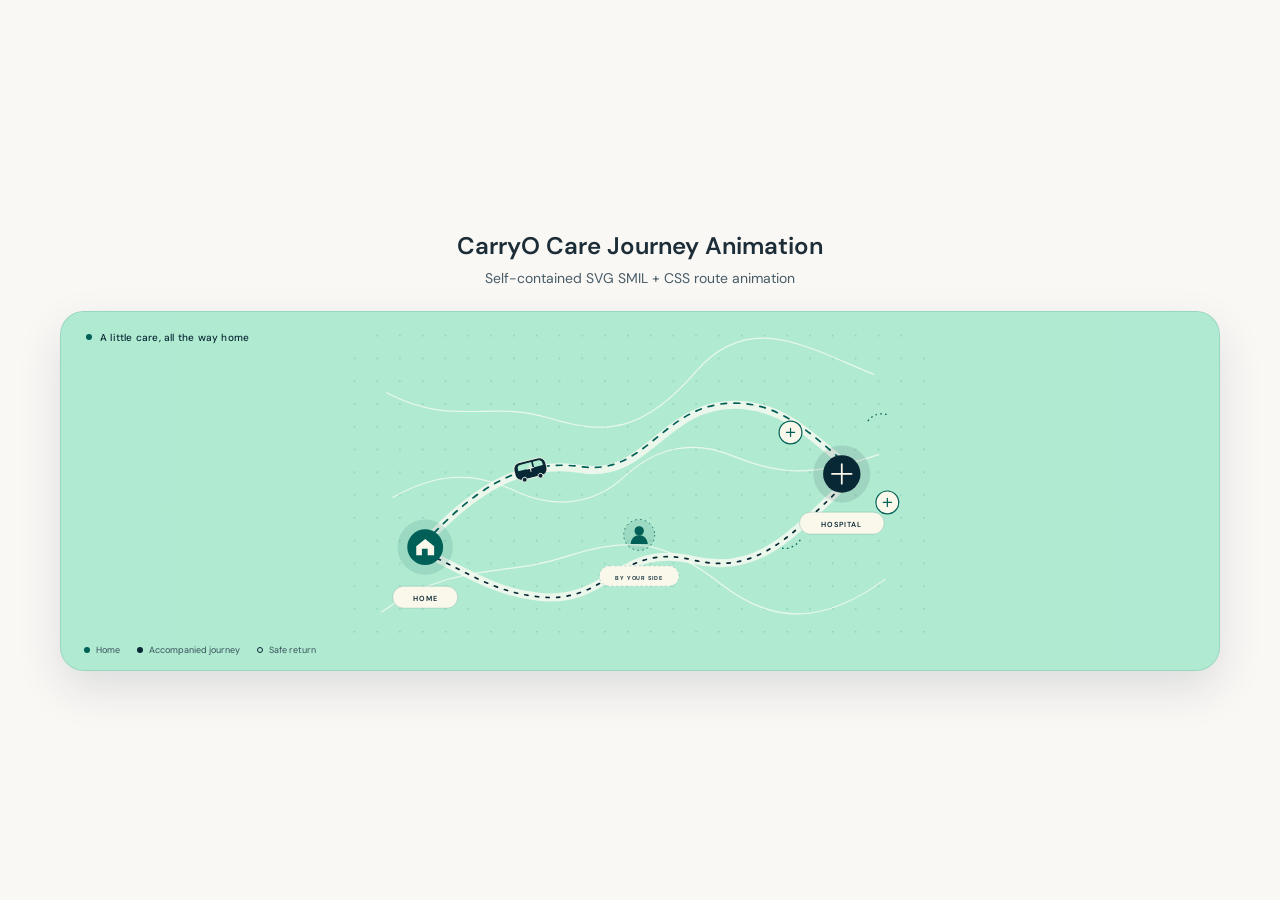
==== carryo-journey-animation/CarryOJourneyAnimation.html @ 0195aed3 "Reposition journey animation to Our Services section and compact service cards" ====
<!DOCTYPE html>
<html lang="en">
<head>
  <meta charset="UTF-8">
  <meta name="viewport" content="width=device-width, initial-scale=1.0">
  <title>CarryO Care — Journey Animation Preview</title>
  
  <!-- Optional Google Font (DM Sans). The animation falls back to system sans-serif if omitted. -->
  <link rel="preconnect" href="https://fonts.googleapis.com">
  <link rel="preconnect" href="https://fonts.gstatic.com" crossorigin>
  <link href="https://fonts.googleapis.com/css2?family=DM+Sans:wght@400;500;600;700&display=swap" rel="stylesheet">

  <!-- Journey Animation Stylesheet -->
  <link rel="stylesheet" href="./carryo-journey-animation.css">

  <style>
    /* Demo preview shell (not part of the animation itself) */
    body {
      margin: 0;
      padding: 40px 20px;
      background: #faf8f5;
      color: #1c2d37;
      font-family: "DM Sans", -apple-system, BlinkMacSystemFont, "Segoe UI", Roboto, sans-serif;
      display: flex;
      flex-direction: column;
      align-items: center;
      justify-content: center;
      min-height: 100vh;
      box-sizing: border-box;
    }

    .preview-container {
      width: 100%;
      max-width: 1160px;
    }

    .preview-header {
      margin-bottom: 24px;
      text-align: center;
    }

    .preview-title {
      font-size: 24px;
      font-weight: 600;
      margin: 0 0 8px 0;
      color: #1c2d37;
    }

    .preview-subtitle {
      font-size: 14px;
      color: #475b66;
      margin: 0;
    }
  </style>
</head>
<body>

  <div class="preview-container">
    <div class="preview-header">
      <h1 class="preview-title">CarryO Care Journey Animation</h1>
      <p class="preview-subtitle">Self-contained SVG SMIL + CSS route animation</p>
    </div>

    <!-- ================================================================= -->
    <!-- START: CarryO Care Journey Animation (Copy from here into your HTML) -->
    <!-- ================================================================= -->
    <div
      class="map-scene"
      role="img"
      aria-label="Illustrated journey: a CarryO Care vehicle travels from home to hospital, where a companion waits, and returns home with you."
    >
      <div class="map-caption">
        <span class="map-caption-dot"></span> A little care, all the way home
      </div>

      <svg
        class="journey-map"
        viewBox="0 0 760 440"
        fill="none"
        aria-hidden="true"
        xmlns="http://www.w3.org/2000/svg"
      >
        <defs>
          <pattern
            id="map-dots"
            width="28"
            height="28"
            patternUnits="userSpaceOnUse"
          >
            <circle cx="1" cy="1" r="1" class="map-dot" />
          </pattern>
          <path
            id="outward-path"
            d="M116 283C178 216 234 180 307 190C390 202 407 112 496 112C551 112 586 146 628 182"
          />
          <path
            id="return-path"
            d="M628 215C563 278 522 323 446 305C353 282 343 360 255 350C198 344 162 316 116 296"
          />
        </defs>

        <!-- Map Background Pattern -->
        <rect
          x="24"
          y="24"
          width="712"
          height="392"
          rx="22"
          fill="url(#map-dots)"
        />

        <!-- Topographic Contour Lines -->
        <path
          d="M68 99C149 142 196 108 267 130S384 148 449 73s136-30 219 4M62 369c87-63 148-42 229-69s124-16 188 34 126 51 203-6M76 228c67-38 112-26 153-7s91 19 131-18 84-47 137-25 94 25 177-3"
          class="contour-line"
        />

        <!-- Route Soft Underlays -->
        <path
          d="M114 285C176 218 236 181 307 193c81 14 101-79 189-79 55 0 91 34 131 69"
          class="route-underlay"
        />
        <path
          d="M628 215c-65 63-106 108-182 90-93-23-103 55-191 45-57-6-93-34-139-54"
          class="route-underlay"
        />

        <!-- Animated Dashed Route Strokes -->
        <use href="#outward-path" class="route-stroke route-outward" />
        <use href="#return-path" class="route-stroke route-return" />

        <!-- HOME Marker -->
        <g class="map-home">
          <circle cx="116" cy="289" r="34" class="home-halo" />
          <circle cx="116" cy="289" r="22" class="home-marker" />
          <path
            d="m105 288 11-9 11 9v11h-8v-8h-7v8h-7v-11Z"
            class="home-icon"
          />
          <rect
            x="76"
            y="337"
            width="80"
            height="27"
            rx="13.5"
            class="map-label-bg"
          />
          <text x="116" y="355" text-anchor="middle" class="map-label">
            HOME
          </text>
        </g>

        <!-- HOSPITAL Marker -->
        <g class="map-hospital">
          <circle cx="628" cy="199" r="35" class="hospital-halo" />
          <circle cx="628" cy="199" r="23" class="hospital-marker" />
          <path d="M628 187v24m-12-12h24" class="hospital-icon" />
          <rect
            x="576"
            y="246"
            width="104"
            height="27"
            rx="13.5"
            class="map-label-bg"
          />
          <text x="628" y="264" text-anchor="middle" class="map-label">
            HOSPITAL
          </text>
        </g>

        <!-- Arrival Care Badges & Sparkles -->
        <g class="arrival-care">
          <circle cx="565" cy="148" r="14" class="care-circle" />
          <path d="M560 148h10m-5-5v10" class="care-plus" />
          <circle
            cx="684"
            cy="234"
            r="14"
            class="care-circle care-circle-two"
          />
          <path d="M679 234h10m-5-5v10" class="care-plus" />
          <path d="M660 134c7-9 16-10 24-8" class="care-spark" />
          <path d="M577 280c-6 9-16 12-24 10" class="care-spark" />
        </g>

        <!-- Moving Vehicle with Bidirectional Journey & Upright Orientation -->
        <g class="moving-vehicle" aria-hidden="true">
          <animateMotion
            dur="12s"
            repeatCount="indefinite"
            rotate="auto"
            keyPoints="0;0.485;0.485;0.515;0.515;1"
            keyTimes="0;0.44;0.48;0.52;0.56;1"
            calcMode="linear"
            path="M116 283C178 216 234 180 307 190C390 202 407 112 496 112C551 112 586 146 628 182 C636 191 636 206 628 215 C563 278 522 323 446 305C353 282 343 360 255 350C198 344 162 316 116 296"
          />
          <g class="vehicle-flip">
            <animateTransform
              attributeName="transform"
              type="scale"
              calcMode="discrete"
              values="1 1; 1 1; 1 -1; 1 -1"
              keyTimes="0;0.49;0.51;1"
              dur="12s"
              repeatCount="indefinite"
            />
            <rect
              x="-20"
              y="-11"
              width="40"
              height="22"
              rx="8"
              class="vehicle-body"
            />
            <path
              d="M-9-8h12v7h-18v-3a4 4 0 0 1 4-4ZM5-8h7a4 4 0 0 1 4 4v3H5v-7Z"
              class="vehicle-windows"
            />
            <circle cx="-10" cy="11" r="3" class="vehicle-wheel" />
            <circle cx="10" cy="11" r="3" class="vehicle-wheel" />
            <path d="M0-5v8m-4-4h8" class="vehicle-cross" />
          </g>
        </g>

        <!-- Companion Waypoint Marker -->
        <g class="companion-marker">
          <circle cx="379" cy="274" r="19" class="companion-halo" />
          <circle cx="379" cy="269" r="5" class="companion-icon" />
          <path
            d="M369 285c1-7 5-10 10-10s9 3 10 10"
            class="companion-icon"
          />
        </g>
        <rect
          x="330"
          y="312"
          width="98"
          height="25"
          rx="12.5"
          class="map-label-bg map-label-tag"
        />
        <text
          x="379"
          y="329"
          text-anchor="middle"
          class="map-label map-label-small"
        >
          BY YOUR SIDE
        </text>
      </svg>

      <!-- Legend -->
      <div class="map-legend">
        <span>
          <i class="legend-dot legend-home"></i> Home
        </span>
        <span>
          <i class="legend-dot legend-care"></i> Accompanied journey
        </span>
        <span>
          <i class="legend-dot legend-return"></i> Safe return
        </span>
      </div>

      <span class="map-index">01 <span>/</span> 05</span>
    </div>
    <!-- ================================================================= -->
    <!-- END: CarryO Care Journey Animation -->
    <!-- ================================================================= -->

  </div>

</body>
</html>
---- carryo-journey-animation/carryo-journey-animation.css ----
/**
 * CarryO Care — Journey & Route Animation Styles
 * Extracted from Lovable project for standalone/static HTML use.
 */

:root,
.map-scene {
  /* Hex fallbacks for maximum compatibility */
  --brand-navy: #1c2d37;
  --brand-teal: #1f6866;
  --brand-mint: #bce5dc;
  --brand-cream: #faf8f5;
  --ink-soft: #475b66;
  --paper-light: #fcfbf8;
  --background: #faf8f5;
  --font-sans: "DM Sans", -apple-system, BlinkMacSystemFont, "Segoe UI", Roboto, Arial, sans-serif;
}

/* Exact OKLCH color definitions from the Lovable design system */
@supports (color: oklch(0 0 0)) {
  :root,
  .map-scene {
    --brand-navy: oklch(0.26 0.043 230);
    --brand-teal: oklch(0.43 0.09 185);
    --brand-mint: oklch(0.89 0.068 167);
    --brand-cream: oklch(0.974 0.016 95);
    --ink-soft: oklch(0.41 0.035 226);
    --paper-light: oklch(0.989 0.01 96);
    --background: oklch(0.974 0.016 95);
  }
}

/* Map Scene Container */
.map-scene {
  position: relative;
  width: 100%;
  margin: 24px auto 0;
  overflow: hidden;
  background: var(--brand-mint);
  border: 1px solid color-mix(in oklab, var(--brand-teal) 14%, transparent);
  border-radius: var(--r-lg, 24px);
  box-shadow: var(--glass-shadow, 0 18px 45px rgba(11, 31, 58, .12));
  box-sizing: border-box;
  font-family: var(--font-sans);
}

.map-scene::after {
  position: absolute;
  inset: 0;
  pointer-events: none;
  content: "";
  background: linear-gradient(
    90deg,
    color-mix(in oklab, var(--brand-mint) 90%, transparent),
    transparent 15%,
    transparent 85%,
    color-mix(in oklab, var(--brand-mint) 87%, transparent)
  );
}

/* Top Caption */
.map-caption {
  position: absolute;
  z-index: 2;
  left: 25px;
  top: 19px;
  display: flex;
  align-items: center;
  gap: 8px;
  color: var(--brand-navy);
  font-size: 10px;
  font-weight: 500;
  letter-spacing: 0.02em;
  user-select: none;
}

.map-caption-dot {
  height: 6px;
  width: 6px;
  background: var(--brand-teal);
  border-radius: 50%;
  display: inline-block;
}

/* Journey SVG Canvas */
.journey-map {
  display: block;
  position: relative;
  z-index: 1;
  width: 100%;
  max-height: 358px;
}

/* Background Pattern & Contour Lines */
.map-dot {
  fill: color-mix(in oklab, var(--brand-teal) 25%, transparent);
}

.contour-line {
  stroke: color-mix(in oklab, var(--paper-light) 75%, transparent);
  stroke-width: 1.5;
  fill: none;
}

/* Route Path Styles & Keyframe Animations */
.route-underlay {
  stroke: color-mix(in oklab, var(--paper-light) 78%, transparent);
  stroke-width: 10;
  stroke-linecap: round;
  fill: none;
}

.route-stroke {
  stroke-width: 2.1;
  stroke-linecap: round;
  fill: none;
}

.route-outward {
  stroke: var(--brand-teal);
  stroke-dasharray: 7 9;
  animation: draw-route 1.2s ease-out both;
}

.route-return {
  stroke: var(--brand-navy);
  stroke-dasharray: 4 9;
  animation: draw-route 1.3s 0.4s ease-out both;
}

/* Home and Hospital Markers */
.map-home,
.map-hospital {
  transform-box: fill-box;
  transform-origin: center;
  animation: marker-appear 600ms 500ms both;
}

.map-hospital {
  animation-delay: 1.2s;
}

.home-halo {
  fill: color-mix(in oklab, var(--brand-teal) 12%, transparent);
}

.home-marker {
  fill: var(--brand-teal);
}

.home-icon {
  fill: var(--background);
}

.hospital-halo {
  fill: color-mix(in oklab, var(--brand-navy) 11%, transparent);
}

.hospital-marker {
  fill: var(--brand-navy);
}

.hospital-icon {
  stroke: var(--background);
  stroke-width: 2.2;
  stroke-linecap: round;
}

.map-label-bg {
  fill: var(--background);
  stroke: color-mix(in oklab, var(--brand-teal) 22%, transparent);
  stroke-width: 1;
}

.map-label {
  fill: var(--brand-navy);
  font: 600 9px var(--font-sans);
  letter-spacing: 1.2px;
}

.map-label-small {
  font-size: 7px;
  letter-spacing: 1px;
}

/* Arrival Care Elements */
.care-circle {
  fill: var(--background);
  stroke: var(--brand-teal);
  stroke-width: 1.5;
  transform-box: fill-box;
  transform-origin: center;
  animation: care-pop 550ms 2.2s both;
}

.care-circle-two {
  animation-delay: 2.45s;
}

.care-plus {
  stroke: var(--brand-teal);
  stroke-width: 1.5;
  stroke-linecap: round;
  transform-box: fill-box;
  transform-origin: center;
  animation: care-pop 550ms 2.2s both;
}

.care-spark {
  stroke: var(--brand-teal);
  stroke-width: 1.5;
  stroke-dasharray: 2 4;
  fill: none;
  animation: draw-route 600ms 2.45s both;
}

/* Vehicle Styling */
.vehicle-body {
  fill: var(--brand-navy);
  stroke: var(--background);
  stroke-width: 1;
}

.vehicle-windows {
  fill: var(--brand-mint);
}

.vehicle-wheel {
  fill: var(--brand-navy);
  stroke: var(--background);
  stroke-width: 1;
}

.vehicle-cross {
  stroke: var(--background);
  stroke-width: 1.2;
  stroke-linecap: round;
}

/* Companion Waypoint Marker */
.companion-icon {
  fill: var(--brand-teal);
  stroke: var(--brand-teal);
  stroke-width: 1.5;
}

.companion-halo {
  fill: color-mix(in oklab, var(--brand-teal) 11%, transparent);
  stroke: var(--brand-teal);
  stroke-width: 1;
  stroke-dasharray: 2 4;
}

.map-label-tag {
  stroke-dasharray: 3 3;
}

/* Legend */
.map-legend {
  position: absolute;
  z-index: 2;
  bottom: 14px;
  left: 23px;
  display: flex;
  flex-wrap: wrap;
  gap: 17px;
  color: var(--ink-soft);
  font-size: 9px;
  user-select: none;
}

.map-legend span {
  display: inline-flex;
  align-items: center;
  gap: 6px;
}

.legend-dot {
  width: 6px;
  height: 6px;
  display: inline-block;
  border-radius: 50%;
  background: var(--brand-teal);
}

.legend-home {
  background: var(--brand-teal);
}

.legend-care {
  background: var(--brand-navy);
}

.legend-return {
  border: 1px solid var(--brand-navy);
  background: transparent;
  box-sizing: border-box;
}

.map-index {
  display: none;
}

/* Keyframe Animations */
@keyframes draw-route {
  from {
    stroke-dashoffset: 270;
  }
  to {
    stroke-dashoffset: 0;
  }
}

@keyframes marker-appear {
  from {
    opacity: 0;
    scale: 0.78;
  }
  to {
    opacity: 1;
    scale: 1;
  }
}

@keyframes care-pop {
  from {
    opacity: 0;
    scale: 0.7;
  }
  to {
    opacity: 1;
    scale: 1;
  }
}

/* Responsive Overrides */
@media (max-width: 900px) {
  .journey-map {
    max-height: 385px;
  }
}

@media (max-width: 640px) {
  .map-scene {
    margin-top: 9px;
    min-height: 245px;
  }
  .map-scene::after {
    background: linear-gradient(
      90deg,
      color-mix(in oklab, var(--brand-mint) 65%, transparent),
      transparent 14%,
      transparent 86%,
      color-mix(in oklab, var(--brand-mint) 60%, transparent)
    );
  }
  .map-caption {
    top: 12px;
    left: 13px;
    font-size: 8px;
  }
  .journey-map {
    width: 100%;
    height: 230px;
    min-height: 230px;
    max-height: 250px;
    transform: scale(1.29);
    transform-origin: center;
  }
  .map-legend {
    bottom: 8px;
    left: 10px;
    gap: 9px;
    font-size: 7px;
  }
  .map-legend span {
    gap: 4px;
  }
  .legend-dot {
    width: 5px;
    height: 5px;
  }
}

/* Accessibility: Respect Reduced Motion Preference */
@media (prefers-reduced-motion: reduce) {
  .map-scene *,
  .map-scene *::before,
  .map-scene *::after {
    animation-duration: 0.01ms !important;
    animation-iteration-count: 1 !important;
    transition-duration: 0.01ms !important;
  }
  .moving-vehicle animateMotion {
    display: none;
  }
}
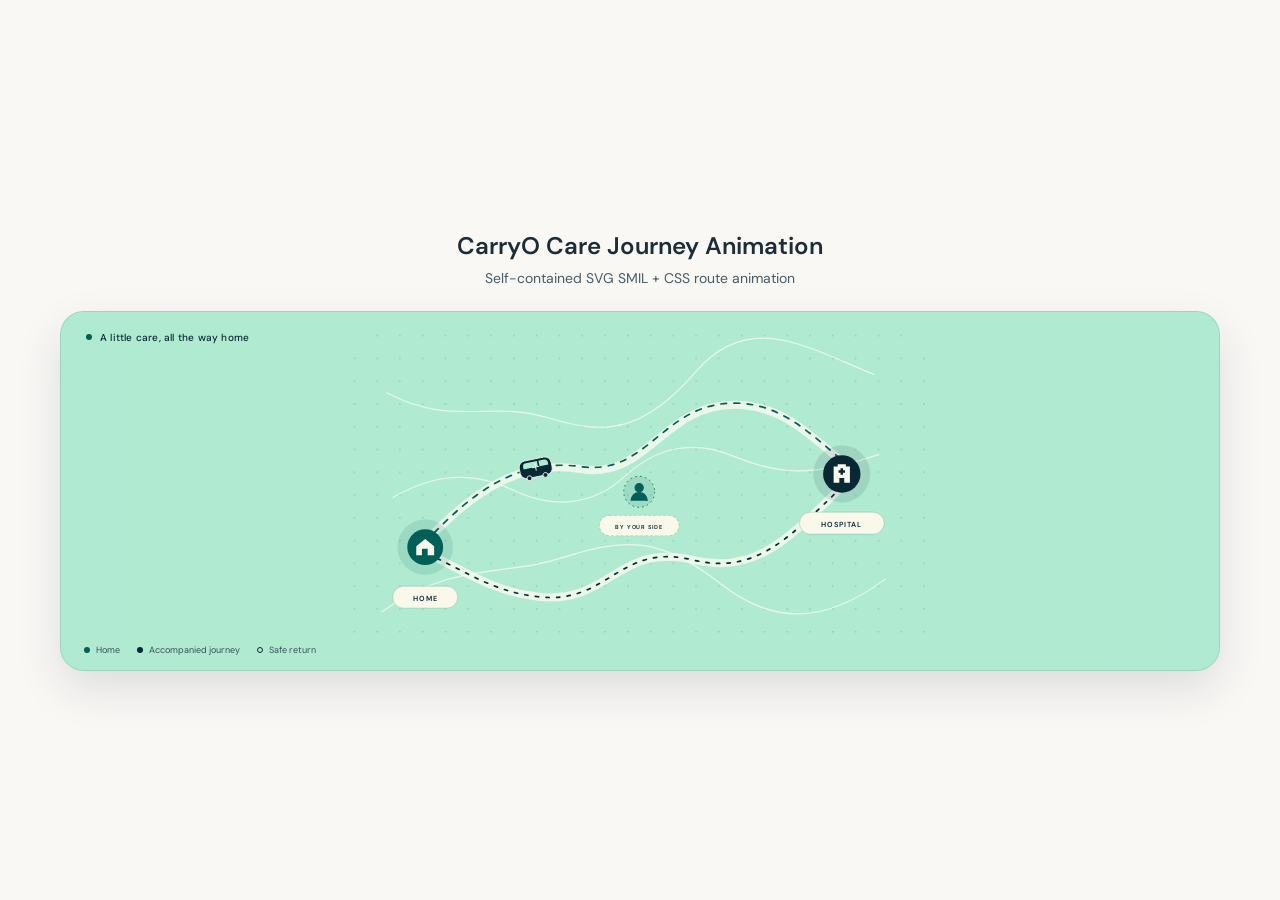
==== commit 6ee4a187: "Refine journey animation: hospital icon update, remove decorative pluses, and center BY YOUR SIDE ma" ====
--- a/carryo-journey-animation/CarryOJourneyAnimation.html
+++ b/carryo-journey-animation/CarryOJourneyAnimation.html
@@ -154,7 +154,7 @@
         <g class="map-hospital">
           <circle cx="628" cy="199" r="35" class="hospital-halo" />
           <circle cx="628" cy="199" r="23" class="hospital-marker" />
-          <path d="M628 187v24m-12-12h24" class="hospital-icon" />
+          <path d="M618 190h5v-3h10v3h5v20h-7v-6h-6v6h-7Zm8.5 2h3v2.5h2.5v3h-2.5v2.5h-3v-2.5h-2.5v-3h2.5Z" fill-rule="evenodd" class="hospital-icon" />
           <rect
             x="576"
             y="246"
@@ -168,20 +168,6 @@
           </text>
         </g>
 
-        <!-- Arrival Care Badges & Sparkles -->
-        <g class="arrival-care">
-          <circle cx="565" cy="148" r="14" class="care-circle" />
-          <path d="M560 148h10m-5-5v10" class="care-plus" />
-          <circle
-            cx="684"
-            cy="234"
-            r="14"
-            class="care-circle care-circle-two"
-          />
-          <path d="M679 234h10m-5-5v10" class="care-plus" />
-          <path d="M660 134c7-9 16-10 24-8" class="care-spark" />
-          <path d="M577 280c-6 9-16 12-24 10" class="care-spark" />
-        </g>
 
         <!-- Moving Vehicle with Bidirectional Journey & Upright Orientation -->
         <g class="moving-vehicle" aria-hidden="true">
@@ -224,16 +210,16 @@
 
         <!-- Companion Waypoint Marker -->
         <g class="companion-marker">
-          <circle cx="379" cy="274" r="19" class="companion-halo" />
-          <circle cx="379" cy="269" r="5" class="companion-icon" />
-          <path
-            d="M369 285c1-7 5-10 10-10s9 3 10 10"
+          <circle cx="379" cy="221" r="19" class="companion-halo" />
+          <circle cx="379" cy="216" r="5" class="companion-icon" />
+          <path
+            d="M369 232c1-7 5-10 10-10s9 3 10 10"
             class="companion-icon"
           />
         </g>
         <rect
           x="330"
-          y="312"
+          y="250"
           width="98"
           height="25"
           rx="12.5"
@@ -241,7 +227,7 @@
         />
         <text
           x="379"
-          y="329"
+          y="267"
           text-anchor="middle"
           class="map-label map-label-small"
         >
--- a/carryo-journey-animation/carryo-journey-animation.css
+++ b/carryo-journey-animation/carryo-journey-animation.css
@@ -161,9 +161,7 @@
 }
 
 .hospital-icon {
-  stroke: var(--background);
-  stroke-width: 2.2;
-  stroke-linecap: round;
+  fill: var(--background);
 }
 
 .map-label-bg {
